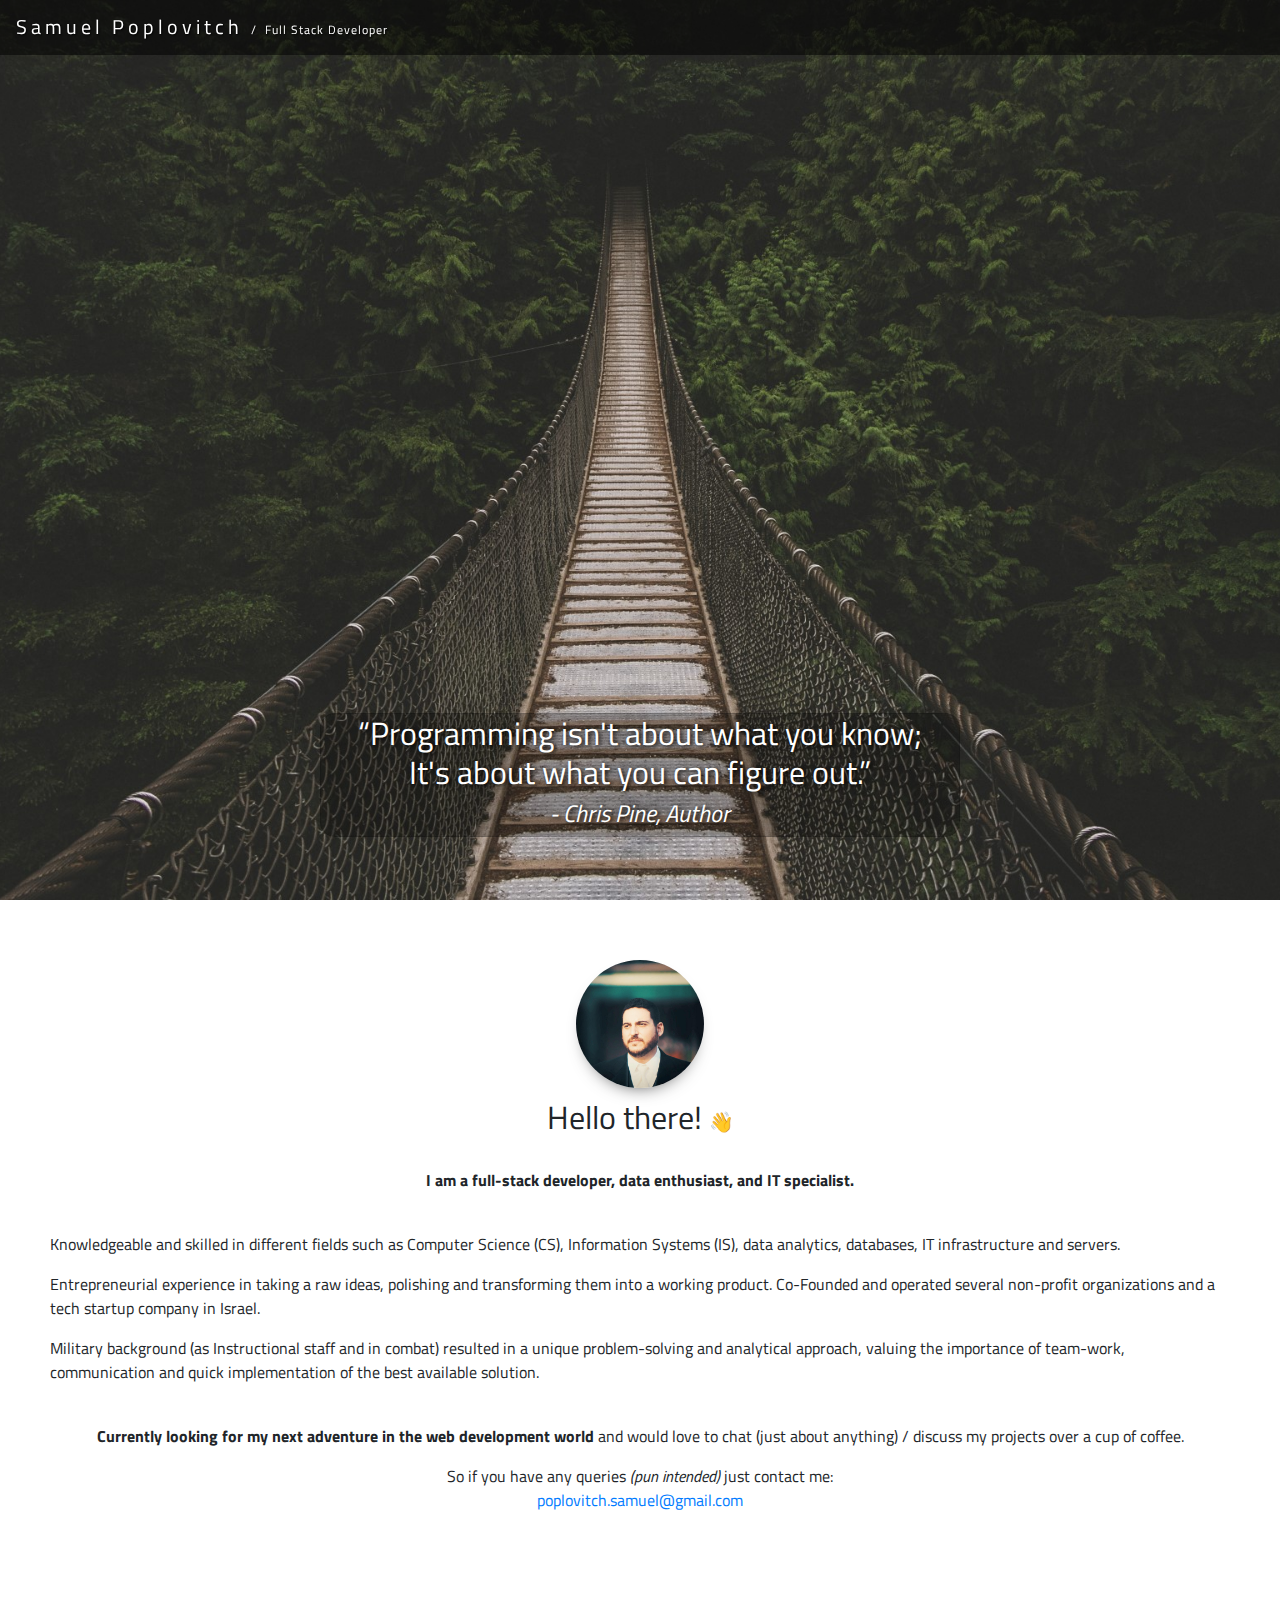
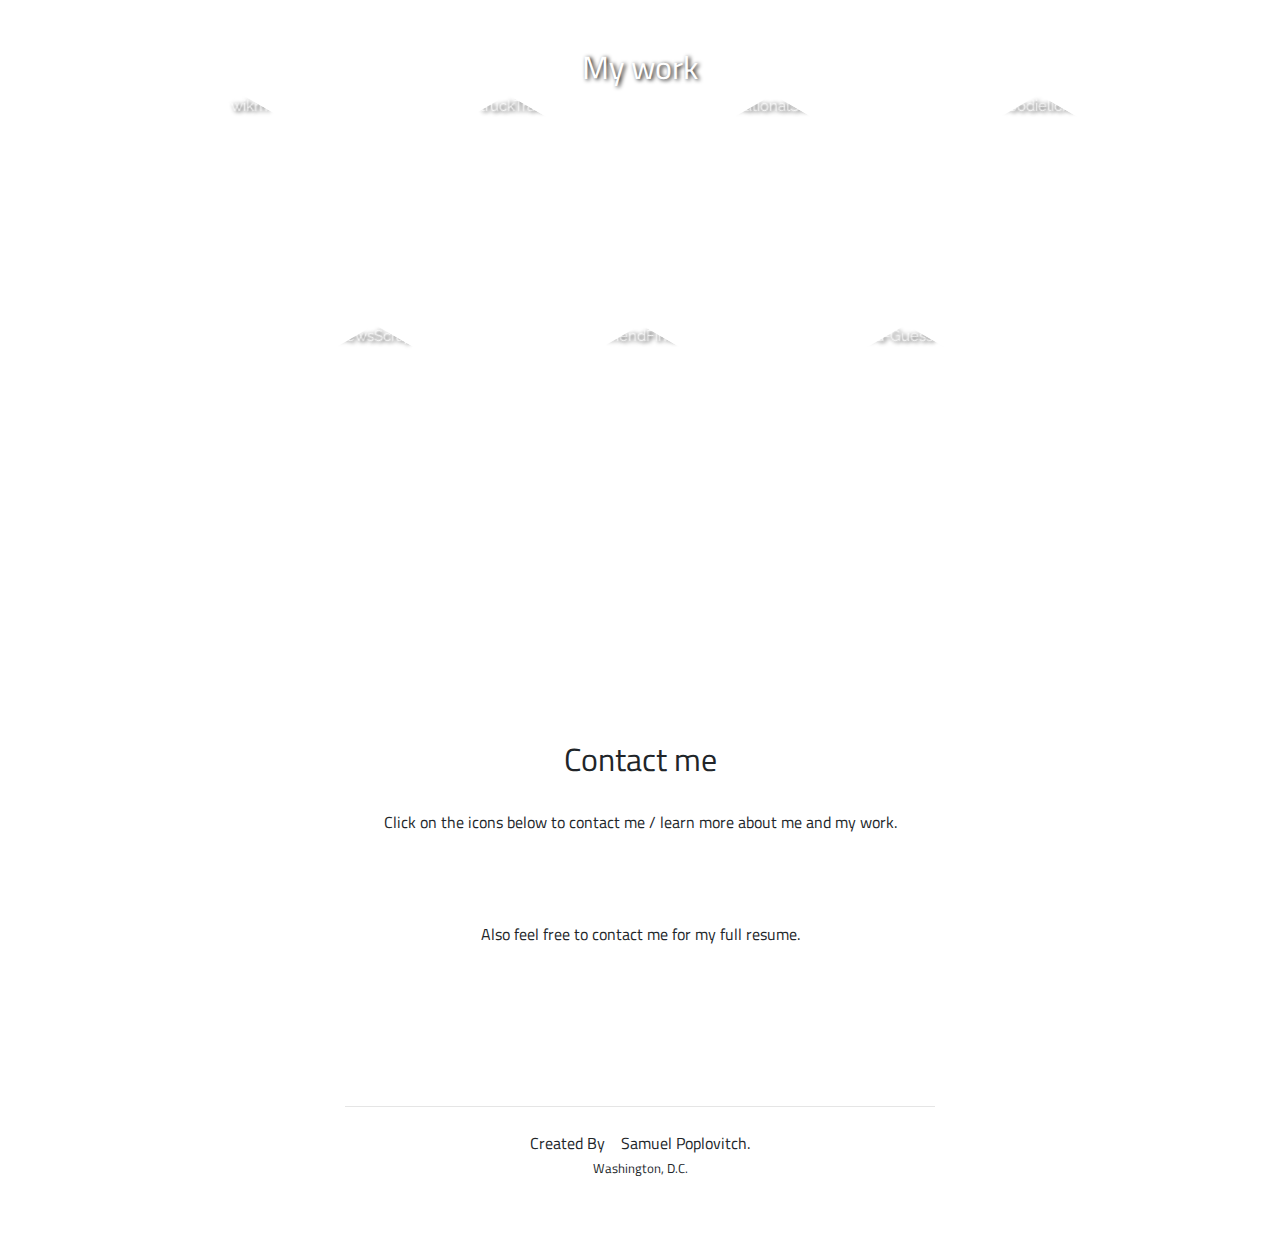
==== index.html @ b3280107 "scroll effects" ====
<!DOCTYPE html>
<html lang="en">

<head>
  <script async src="https://www.googletagmanager.com/gtag/js?id=UA-128698447-1"></script>
  <script>
  window.dataLayer = window.dataLayer || [];
  function gtag(){dataLayer.push(arguments);}
  gtag('js', new Date());
  gtag('config', 'UA-128698447-1');
  </script>
  <meta charset="UTF-8">
  <meta name="viewport" content="width=device-width; initial-scale=1.0; maximum-scale=2.0; user-scalable=yes" />
  <title>Portfolio | Samuel Poplovitch</title>
  <link rel="stylesheet" href="https://stackpath.bootstrapcdn.com/bootstrap/4.1.3/css/bootstrap.min.css">
  <link rel='stylesheet prefetch' href='https://fonts.googleapis.com/css?family=Titillium+Web'>
  <link href='https://fonts.googleapis.com/css?family=Raleway:300' rel='stylesheet' type='text/css'>
  <link rel="stylesheet" href="./css/animate.css">
  <!-- <link rel="stylesheet" href="./css/reset.css"> -->
  <link rel="stylesheet" href="./css/hex.css">
  <link rel="stylesheet" href="./css/style.css">
  <link rel="icon" href="./img/favicon.ico?v=2" type="image/x-icon" />
  <script src="https://unpkg.com/scrollreveal@4.0.0/dist/scrollreveal.min.js"></script>
</head>

<body>
  <!-- Navigation bar -->
  <nav class="navbar navbar-expand-md fixed-top bg-trans">
    <!-- Brand -->
    <a class="navbar-brand" href="#home" style="text-shadow: 1px 1px 2px black; ">
      <i class="fas fa-file-code"></i>
      <span>Samuel Poplovitch</span>
      <span class="d-none d-md-inline-block" style="font-size:0.6em; letter-spacing:1px">/&nbsp; Full Stack Developer</span>
    </a>

    <!-- Toggle/collapsible button -->
    <button class="navbar-toggler hidden-md-up pull-xs-right shadow" type="button" data-toggle="collapse" data-target="#collapsibleNavbar">
      &#9776;
    </button>

    <!-- Navbar links -->
    <div class="collapse navbar-collapse scrollHide" id="collapsibleNavbar">
      <ul class="nav nav-pills navbar-nav ml-auto">
        <li class="nav-item ml-auto">
          <a class="nav-link" href="#about">About</a>
        </li>
        <li class="nav-item ml-auto">
          <a class="nav-link" href="#myWork">My work</a>
        </li>
        <li class="nav-item ml-auto">
          <a class="nav-link" href="#contact">Contact</a>
        </li>
      </ul>
    </div>
  </nav>

  <!-- Containers -->
  <!-- Welcome section -->
  <div id="home" class="container-fluid welcome parallax shadow text-center" data-stellar-ratio="2"
    data-stellar-background-ratio="0.5">
    <br>
    <div id="welcome-card" class="card text-center welcome-card">
      <h2>“Programming isn't about what you know;
        <br> It's about what you can figure out.” </h2>
      <h4>
        <em>- Chris Pine, Author</em>
      </h4>
    </div>
  </div>

  <!-- About section -->
  <div id="about" class="container-fluid text-center">
    <div class="row slideanim">
      <div class="col-sm-12">
        <!-- <h1 style="color:#515151">
          <i class="fas fa-user-circle"></i>
        </h1> -->
        <picture>
          <img src="./img/profile_pic.jpg" class="img-fluid profilePic" alt="profile pic" title="I'm Sam, nice to meet you!" />
        </picture>
        <br>
        <h2>Hello there!
          <span class="animatedSpan animated tada">👋</span>
        </h2>
        <br>
        <article>
          <p class="text-center">
            <strong>I am a full-stack developer, data enthusiast, and IT specialist.</strong>
            <br>
            <br>
            <p class="text-left">Knowledgeable and skilled in different fields such as Computer Science (CS),
              Information
              Systems (IS), data analytics, databases, IT infrastructure and servers. </p>
            <p class="text-left">Entrepreneurial experience in taking a raw ideas, polishing and transforming them into
              a
              working product. Co-Founded and operated several non-profit organizations and a tech startup company in
              Israel.</p>
            <p class="text-left">Military background (as Instructional staff and in combat) resulted in a unique
              problem-solving
              and analytical approach, valuing the importance of team-work, communication and quick implementation of
              the
              best available solution.
            </p>
            <br>
            <p class="text-center">
              <strong>Currently looking for my next adventure in the web development world</strong> and would love to
              chat
              (just about anything) / discuss my projects over a cup of coffee.
            </p>
            <p class="text-center">
              So if you have any queries
              <i>(pun intended)</i> just contact me: <br>
              <a href="mailto:poplovitch.samuel@gmail.com">
                poplovitch.samuel@gmail.com
              </a>
            </p>
        </article>
      </div>
    </div>
  </div>

  <!-- My work section -->
  <div id="myWork" class="container-fluid my-work parallax shadow text-center" data-stellar-ratio="2"
    data-stellar-background-ratio="0.5">
    <div class="row slideanim">
      <div class="col-sm-12">
        <h1 style="color:#515151">
          <i class="fas fa-briefcase"></i>
        </h1>
        <h2>My work</h2>
        <ul id="hexGrid">
          <li class="hex">
            <div class="hexIn">
              <a class="hexLink" href="https://github.com/sam-pop/WIKM" target="_blank">
                <img src="https://s33.postimg.cc/3upx1gsdb/Screenshot_2018-08-09_Will_It_Kill_Me.png" alt="wikm" />
                <h1>Will It Kill Me?</h1>
                <p>Full-stack web app that uses AI and ML to analyze and classify images of food in-order to identify
                  common
                  food allergens in them.</p>
              </a>
            </div>
          </li>
          <li class="hex">
            <div class="hexIn">
              <a class="hexLink" href="https://github.com/sam-pop/TruckTrack" target="_blank">
                <img src="https://camo.githubusercontent.com/9ae834b05bce5c2049824ad480c784b438863d1b/68747470733a2f2f7332322e706f7374696d672e63632f73786f686c7a6e65702f53637265656e73686f745f323031382d30372d31322d5f547275636b5f547261636b2e6a7067"
                  alt="truckTrack" />
                <h1>TruckTrack</h1>
                <p>Full-stack web app that helps connect food-truck owners with their customers. </p>
              </a>
            </div>
          </li>
          <li class="hex">
            <div class="hexIn">
              <a class="hexLink" href="http://github.com/sam-pop/nationalStroll" target="_blank">
                <img class="hexImg" src="http://sam-pop.com/img/nationalStroll.png" alt="nationalStroll" />
                <h1>The National Stroll</h1>
                <p>
                  An interactive map of the National Mall in Washington, D.C. The website is fully responsive (built
                  with mobile first in mind).
                </p>
              </a>
            </div>
          </li>
          <li class="hex">
            <div class="hexIn">
              <a class="hexLink" href="http://github.com/sam-pop/foodielicious" target="_blank">
                <img src="http://sam-pop.com/img/foodielicious.png" alt="foodielicious" />
                <h1>FOODielicious</h1>
                <p>AAn interactive recipe search website that uses an API to get recipes from a remote server and
                  delivers
                  the results in an easy and simple manner.</p>
              </a>
            </div>
          </li>
          <li class="hex">
            <div class="hexIn">
              <a class="hexLink" href="https://github.com/sam-pop/NewsScraper" target="_blank">
                <img src="https://camo.githubusercontent.com/8c01c53abf055af42f2ffcc70534e18168de84d6/68747470733a2f2f73382e706f7374696d672e63632f3468346367723273352f53637265656e73686f745f323031382d30372d31365f4e6577735f536372617065725f312e706e67"
                  alt="newsScraper" />
                <h1>News Scraper</h1>
                <p>Node.js, MongoDB &amp; Mongoose news scraping web-app.</p>
              </a>
            </div>
          </li>
          <li class="hex">
            <div class="hexIn">
              <a class="hexLink" href="https://github.com/sam-pop/FriendFinder" target="_blank">
                <img src="https://camo.githubusercontent.com/f08bcfd177f74f5a9ab58a709471960e2e1b5b0d/68747470733a2f2f7332322e706f7374696d672e63632f72756e63346a6879392f53637265656e73686f745f323031382d30362d31305f467269656e645f46696e6465725f312e706e67"
                  alt="friendFinder" />
                <h1>FriendFinder</h1>
                <p>A demo of compatibility-based friend matching application.</p>
              </a>
            </div>
          </li>
          <li class="hex">
            <div class="hexIn">
              <a class="hexLink" href="https://github.com/sam-pop/Word-Guess-Game" target="_blank">
                <img src="https://camo.githubusercontent.com/72ad2e95f863985e85c12d29bf68ba1f3f608327/68747470733a2f2f73372e706f7374696d672e63632f7039613971636476662f5747472e706e67"
                  alt="Word-Guess-Game" />
                <h1>Word-Guess-Game</h1>
                <p>An arcade style vanilla JavaScript game. </p>
              </a>
            </div>
          </li>
          <!-- <li class="hex">
            <div class="hexIn">
              <a class="hexLink" href="#" target="_blank">
                <img src="" alt="" />
                <h1>title</h1>
                <p>text</p>
              </a>
            </div>
          </li> -->
        </ul>
      </div>
    </div>
  </div>

  <!-- Contact section -->
  <div id="contact" class="container-fluid text-center">
    <div class="row slideanim">
      <div class="col-sm-12">
        <h1 style="color:#515151">
          <i class="fas fa-address-card"></i>
        </h1>
        <h2>Contact me</h2>
        <p>
          <br> Click on the icons below to contact me / learn more about me and my work.
          <br>
        </p>
        <div class="icons">
          <p>
            <a href="mailto:poplovitch.samuel@gmail.com" title="Email me!">
              <i class="fas fa-envelope-square" style="font-size:3.5em; padding: 6px; color: #cc4239;"></i>
            </a>
            <a href="https://www.linkedin.com/in/poplovitch-samuel/" target="_blank" title="Linkedin profile">
              <i class="fab fa-linkedin" style="font-size:3.5em; padding: 6px; color:#0077B5"></i>
            </a>
            <a href="https://github.com/sam-pop" target="_blank" title="Github profile">
              <i class="fab fa-github" style="font-size:3.2em; padding: 6px; color:#24292E;"></i>
            </a>
            <a href="https://www.freecodecamp.org/portfolio/sam-pop" target="_blank" title="FreeCodeCamp profile">
              <i class="fab fa-free-code-camp" style="font-size:3.3em; padding: 6px; color:#006400;"></i>
            </a>
          </p>
        </div>
        <p>
          <br><br><br> Also feel free to contact me for my full resume.
        </p>
      </div>
    </div>
  </div>

  <!-- page footer -->
  <footer class="container-fluid text-center">
    <div>
      <a href="#home" title="Back to Top">
        <i class="fas fa-lg fa-chevron-up" style="color: gray;"></i>
      </a>
    </div>
    <br>
    <hr style="width:50%;" />
    <br>
    <p>Created By&nbsp;
      <i class="far fa-keyboard"></i>&nbsp;&nbsp;Samuel Poplovitch.
      <br>
      <span style="font-size: 0.8em">Washington, D.C.</span>
    </p>
  </footer>
  <script src='https://cdnjs.cloudflare.com/ajax/libs/jquery/3.3.1/jquery.min.js'></script>
  <script src='./js/jquery.stellar.min.js'></script>
  <script src='https://cdnjs.cloudflare.com/ajax/libs/twitter-bootstrap/4.0.0/js/bootstrap.min.js'></script>
  <script src='https://use.fontawesome.com/releases/v5.0.9/js/all.js'></script>
  <script src="./js/index.js"></script>
</body>

</html>
---- css/hex.css ----
* {
  margin: 0;
  padding: 0;
}

#hexGrid {
  display: flex;
  flex-wrap: wrap;
  width: 90%;
  margin: 0 auto;
  overflow: hidden;
  font-family: "Raleway", sans-serif;
  font-size: 15px;
  list-style-type: none;
}

.hex {
  position: relative;
  visibility: hidden;
  outline: 1px solid transparent; /* fix for jagged edges in FF on hover transition */
}
.hex::after {
  content: "";
  display: block;
  padding-bottom: 86.602%; /* =  100 / tan(60) * 1.5 */
}
.hexIn {
  position: absolute;
  width: 96%;
  padding-bottom: 110.851%; /* =  width / sin(60) */
  margin: 0 2%;
  overflow: hidden;
  visibility: hidden;
  outline: 1px solid transparent; /* fix for jagged edges in FF on hover transition */
  -webkit-transform: rotate3d(0, 0, 1, -60deg) skewY(30deg);
  -ms-transform: rotate3d(0, 0, 1, -60deg) skewY(30deg);
  transform: rotate3d(0, 0, 1, -60deg) skewY(30deg);
}
.hexIn * {
  color: white;
  position: absolute;
  visibility: visible;
  outline: 1px solid transparent; /* fix for jagged edges in FF on hover transition */
}
.hexLink {
  display: block;
  width: 100%;
  height: 100%;
  text-align: center;
  color: #fff;
  overflow: hidden;
  -webkit-transform: skewY(-30deg) rotate3d(0, 0, 1, 60deg);
  -ms-transform: skewY(-30deg) rotate3d(0, 0, 1, 60deg);
  transform: skewY(-30deg) rotate3d(0, 0, 1, 60deg);
}

/*** HEX CONTENT **********************************************************************/
.hex img {
  left: -100%;
  right: -100%;
  width: auto;
  height: 100%;
  margin: 0 auto;
  -webkit-transform: rotate3d(0, 0, 0, 0deg);
  -ms-transform: rotate3d(0, 0, 0, 0deg);
  transform: rotate3d(0, 0, 0, 0deg);
}

.hex h1,
.hex p {
  font-size: 0.9em;
  width: 100%;
  padding: 5%;
  box-sizing: border-box;
  background-color: rgba(0, 0, 0, 0.6);
  font-weight: 300;
  -webkit-transition: -webkit-transform 0.2s ease-out, opacity 0.3s ease-out;
  transition: transform 0.2s ease-out, opacity 0.3s ease-out;
}
.hex h1 {
  bottom: 50%;
  padding-top: 50%;
  font-size: 1.5em;
  z-index: 1;
  -webkit-transform: translate3d(0, -100%, 0);
  -ms-transform: translate3d(0, -100%, 0);
  transform: translate3d(0, -100%, 0);
}
.hex h1::after {
  content: "";
  position: absolute;
  bottom: 0;
  left: 45%;
  width: 10%;
  text-align: center;
  border-bottom: 1px solid #fff;
}
.hex p {
  top: 50%;
  padding-bottom: 50%;
  -webkit-transform: translate3d(0, 100%, 0);
  -ms-transform: translate3d(0, 100%, 0);
  transform: translate3d(0, 100%, 0);
}

/*** HOVER EFFECT  **********************************************************************/
.hexLink:hover h1,
.hexLink:focus h1,
.hexLink:hover p,
.hexLink:focus p {
  -webkit-transform: translate3d(0, 0, 0);
  -ms-transform: translate3d(0, 0, 0);
  transform: translate3d(0, 0, 0);
}

/*** HEXAGON SIZING AND EVEN ROW INDENTATION *****************************************************************/
@media (min-width: 1201px) {
  /* <- 4-3  hexagons per row */
  #hexGrid {
    padding-bottom: 5.5%;
  }
  .hex {
    width: 25%; /* = 100 / 4 */
  }
  .hex:nth-child(7n + 5) {
    /* first hexagon of even rows */
    margin-left: 12.5%; /* = width of .hex / 2  to indent even rows */
  }
}

@media (max-width: 1200px) and (min-width: 901px) {
  /* <- 4-3  hexagons per row */
  #hexGrid {
    padding-bottom: 5.5%;
  }
  .hex {
    width: 25%; /* = 100 / 4 */
  }
  .hex:nth-child(7n + 5) {
    /* first hexagon of even rows */
    margin-left: 12.5%; /* = width of .hex / 2  to indent even rows */
  }
}

@media (max-width: 900px) and (min-width: 601px) {
  /* <- 3-2  hexagons per row */
  #hexGrid {
    padding-bottom: 7.4%;
  }
  .hex {
    width: 33.333%; /* = 100 / 3 */
  }
  .hex:nth-child(5n + 4) {
    /* first hexagon of even rows */
    margin-left: 16.666%; /* = width of .hex / 2  to indent even rows */
  }
}

@media (max-width: 600px) {
  /* <- 2-1  hexagons per row */
  #hexGrid {
    padding-bottom: 11.2%;
  }
  .hex {
    width: 50%; /* = 100 / 3 */
  }
  .hex:nth-child(3n + 3) {
    /* first hexagon of even rows */
    margin-left: 25%; /* = width of .hex / 2  to indent even rows */
  }
}

@media (max-width: 400px) {
  #hexGrid {
    font-size: 13px;
  }
}
---- css/style.css ----
p {
  /* text-align: center; */
  text-justify: auto;
}

hr {
  margin: 0 auto;
}

h1 {
  margin-top: 0 !important;
  margin-bottom: 0 !important;
}

.roundCorners {
  border-radius: 20px;
}

.shadow {
  text-shadow: 2px 1px 4px rgb(0, 0, 0);
}

.bg-trans {
  background: rgba(0, 0, 0, 0.527) !important;
}

.bg-gray {
  background-color: #ececec;
}

.welcome {
  background-image: url("../img/bgImg.jpg");
  background-position: center;
  background-size: cover;
  background-repeat: no-repeat;
  color: #fff;
  min-height: 100vh;
  position: relative;
}

.my-work {
  background-image: url("../img/bgImg2.jpg");
  background-position: center;
  background-size: cover;
  background-repeat: no-repeat;
  color: #fff;
  /* min-height: 100vh; */
  position: relative;
}

@media only screen and (min-width: 667px) {
  #welcome-card {
    border-radius: 15px;
    background: rgba(0, 0, 0, 0.25);
    position: absolute;
    bottom: 7%;
    left: 25%;
    right: 25%;
  }
}
@media only screen and (max-width: 667px) {
  #welcome-card {
    border-radius: 15px;
    background: rgba(0, 0, 0, 0.25);
    position: absolute;
    bottom: 10%;
    left: 2%;
    right: 2%;
  }
}

.container-fluid {
  padding: 60px 50px;
  font-family: "Titillium Web", sans-serif;
}

.navbar {
  margin-bottom: 0;
  border: 0;
  font-size: 1em;
  line-height: 1.42857143 !important;
  letter-spacing: 4px;
  border-radius: 0;
  font-family: "Titillium Web", sans-serif;
}

.navbar li a,
.navbar .navbar-brand {
  color: white;
}

.navbar-toggler {
  border-color: transparent;
  color: white;
}

.navbar li a:hover,
.navbar li.active a {
  font-weight: bold;
  border-radius: 5px;
  border-bottom-left-radius: 0px;
  text-shadow: 2px 1px 4px rgb(0, 0, 0);
  -webkit-transition: all 0.5s ease;
  -moz-transition: all 0.5s ease;
  -ms-transition: all 0.5s ease;
  transition: all 0.5s ease;
}

.animatedSpan {
  display: inline-block;
  font-size: 20px;
  -webkit-animation-duration: 2s;
  animation-duration: 2s;
  -webkit-animation-fill-mode: both;
  animation-fill-mode: both;
  -webkit-animation-iteration-count: 5;
  animation-iteration-count: 5;
}

.nav-link.active {
  background-color: rgba(0, 0, 0, 0.2) !important;
  border-radius: 80px;
  border-bottom-left-radius: 0;
}

/* .icons {
  position: fixed;
  top: 35%;
  right: 1%;
  text-align: right;
} */

.icons {
  position: absolute;
  bottom: 15%;
  width: 100%;
  margin: 0 auto;
}

.icons a {
  -webkit-transition: all 0.5s ease;
  -moz-transition: all 0.5s ease;
  -ms-transition: all 0.5s ease;
  transition: all 0.5s ease;
}

a:hover {
  text-decoration: none;
}

.icons a:hover {
  font-size: 1.2em;
}

slideanim {
  visibility: hidden;
}

.slide {
  animation-name: slide;
  -webkit-animation-name: slide;
  animation-duration: 1s;
  -webkit-animation-duration: 1s;
  visibility: visible;
}

@keyframes slide {
  0% {
    opacity: 0;
    transform: translateY(70%);
  }
  100% {
    opacity: 1;
    transform: translateY(0%);
  }
}

@-webkit-keyframes slide {
  0% {
    opacity: 0;
    -webkit-transform: translateY(70%);
  }
  100% {
    opacity: 1;
    -webkit-transform: translateY(0%);
  }
}

.parallax {
  height: 100%;
  background-attachment: fixed;
  background-position: center;
  background-repeat: no-repeat;
  background-size: cover;
}

.profilePic {
  width: 128px;
  border-radius: 100%;
  -webkit-box-shadow: 0px 9px 18px -11px rgba(0, 0, 0, 0.73);
  -moz-box-shadow: 0px 9px 18px -11px rgba(0, 0, 0, 0.73);
  box-shadow: 0px 9px 18px -11px rgba(0, 0, 0, 0.73);
  margin-bottom: 10px;
}
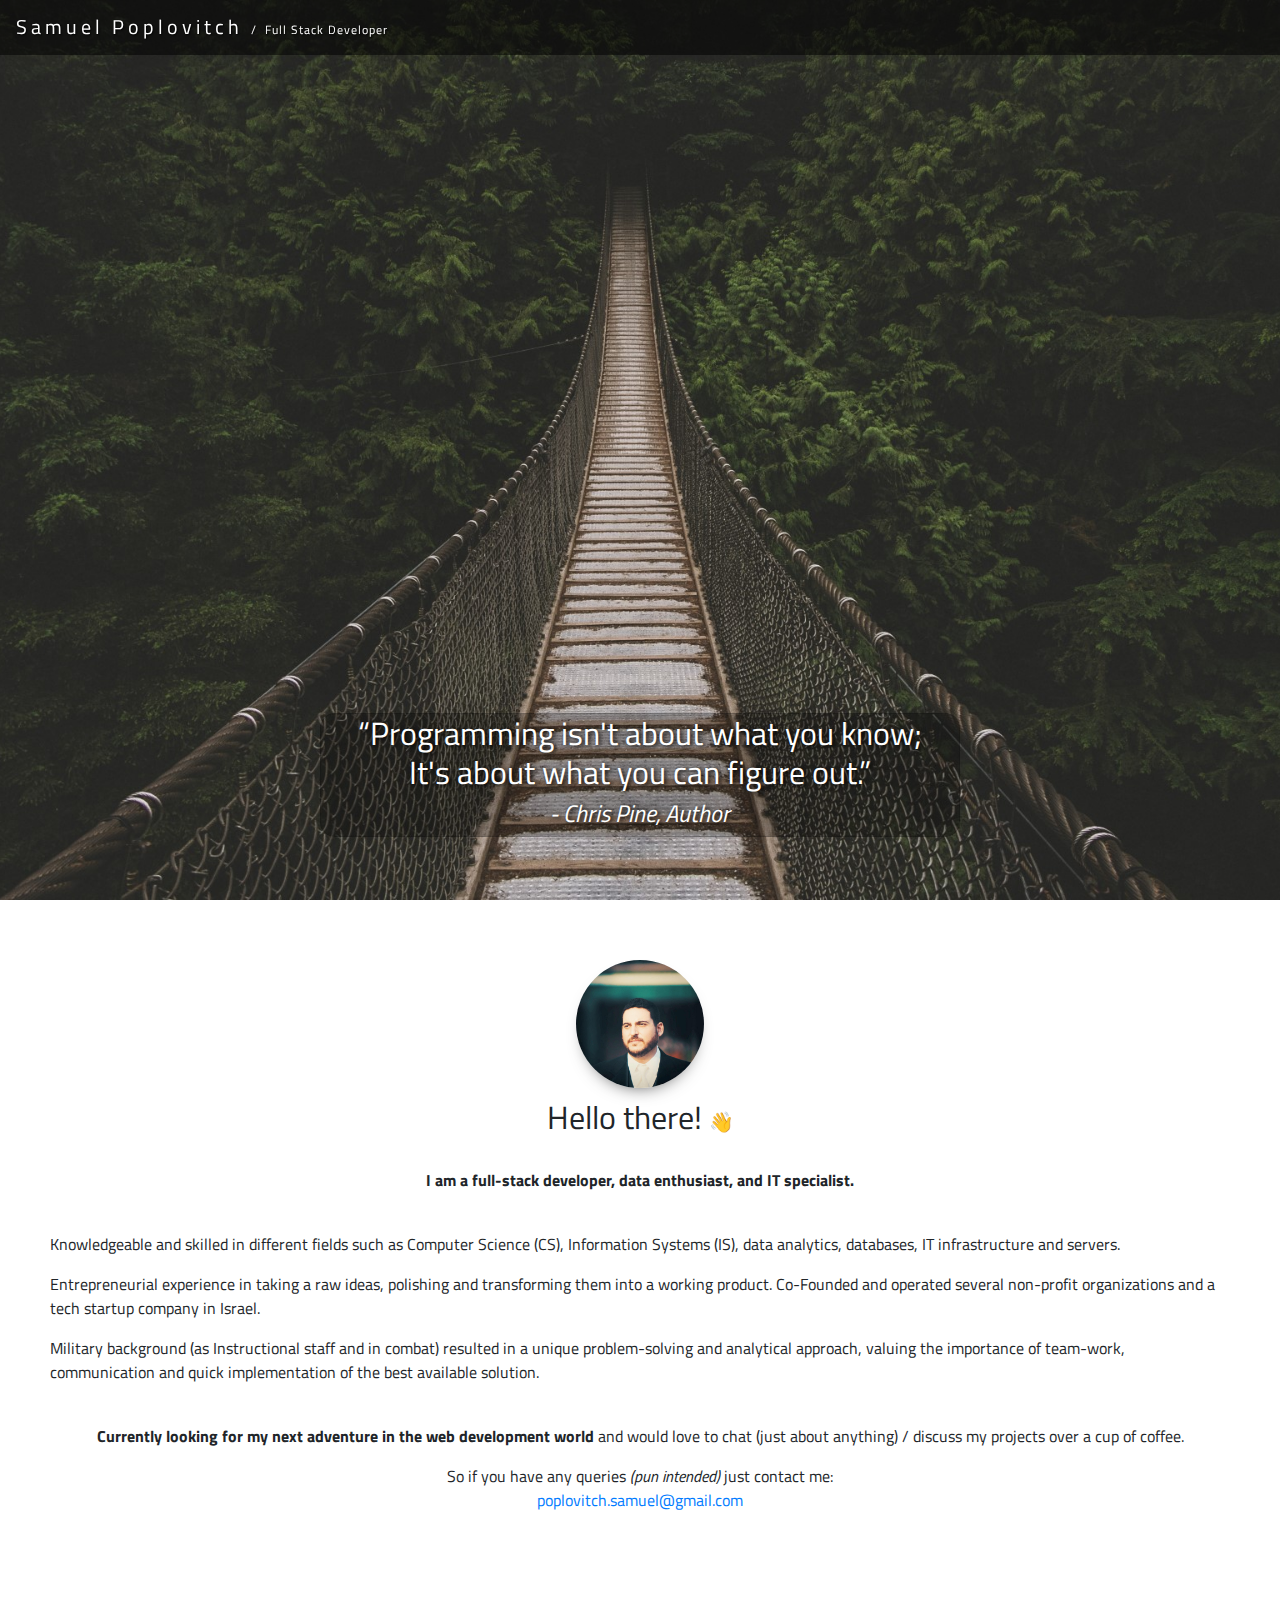
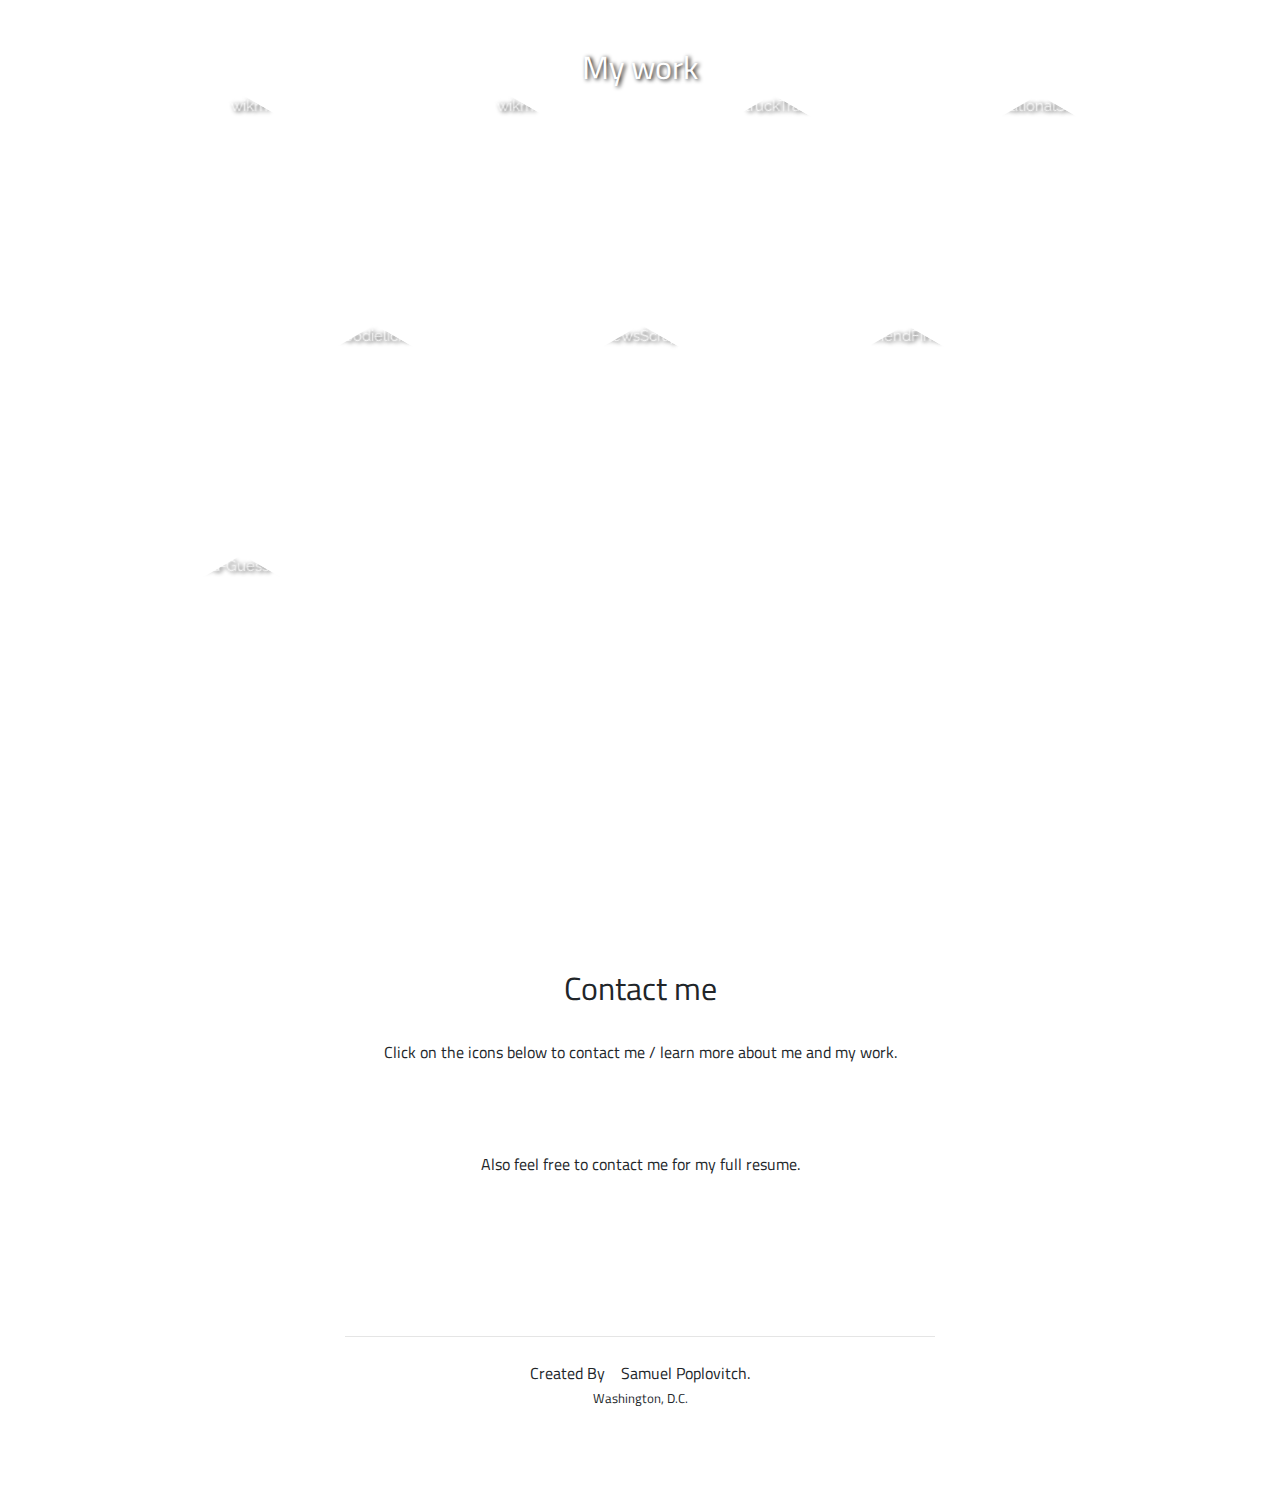
==== commit 7900865c: "update" ====
--- a/index.html
+++ b/index.html
@@ -1,278 +1,443 @@
 <!DOCTYPE html>
 <html lang="en">
-
-<head>
-  <script async src="https://www.googletagmanager.com/gtag/js?id=UA-128698447-1"></script>
-  <script>
-  window.dataLayer = window.dataLayer || [];
-  function gtag(){dataLayer.push(arguments);}
-  gtag('js', new Date());
-  gtag('config', 'UA-128698447-1');
-  </script>
-  <meta charset="UTF-8">
-  <meta name="viewport" content="width=device-width; initial-scale=1.0; maximum-scale=2.0; user-scalable=yes" />
-  <title>Portfolio | Samuel Poplovitch</title>
-  <link rel="stylesheet" href="https://stackpath.bootstrapcdn.com/bootstrap/4.1.3/css/bootstrap.min.css">
-  <link rel='stylesheet prefetch' href='https://fonts.googleapis.com/css?family=Titillium+Web'>
-  <link href='https://fonts.googleapis.com/css?family=Raleway:300' rel='stylesheet' type='text/css'>
-  <link rel="stylesheet" href="./css/animate.css">
-  <!-- <link rel="stylesheet" href="./css/reset.css"> -->
-  <link rel="stylesheet" href="./css/hex.css">
-  <link rel="stylesheet" href="./css/style.css">
-  <link rel="icon" href="./img/favicon.ico?v=2" type="image/x-icon" />
-  <script src="https://unpkg.com/scrollreveal@4.0.0/dist/scrollreveal.min.js"></script>
-</head>
-
-<body>
-  <!-- Navigation bar -->
-  <nav class="navbar navbar-expand-md fixed-top bg-trans">
-    <!-- Brand -->
-    <a class="navbar-brand" href="#home" style="text-shadow: 1px 1px 2px black; ">
-      <i class="fas fa-file-code"></i>
-      <span>Samuel Poplovitch</span>
-      <span class="d-none d-md-inline-block" style="font-size:0.6em; letter-spacing:1px">/&nbsp; Full Stack Developer</span>
-    </a>
-
-    <!-- Toggle/collapsible button -->
-    <button class="navbar-toggler hidden-md-up pull-xs-right shadow" type="button" data-toggle="collapse" data-target="#collapsibleNavbar">
-      &#9776;
-    </button>
-
-    <!-- Navbar links -->
-    <div class="collapse navbar-collapse scrollHide" id="collapsibleNavbar">
-      <ul class="nav nav-pills navbar-nav ml-auto">
-        <li class="nav-item ml-auto">
-          <a class="nav-link" href="#about">About</a>
-        </li>
-        <li class="nav-item ml-auto">
-          <a class="nav-link" href="#myWork">My work</a>
-        </li>
-        <li class="nav-item ml-auto">
-          <a class="nav-link" href="#contact">Contact</a>
-        </li>
-      </ul>
+  <head>
+    <script
+      async
+      src="https://www.googletagmanager.com/gtag/js?id=UA-128698447-1"
+    ></script>
+    <script>
+      window.dataLayer = window.dataLayer || [];
+      function gtag() {
+        dataLayer.push(arguments);
+      }
+      gtag("js", new Date());
+      gtag("config", "UA-128698447-1");
+    </script>
+    <meta charset="UTF-8" />
+    <meta
+      name="viewport"
+      content="width=device-width; initial-scale=1.0; maximum-scale=2.0; user-scalable=yes"
+    />
+    <meta
+      name="google-site-verification"
+      content="3s3pDygtfUE2vTAp3t8naCd8EUm500AmyIm88YvNYT8"
+    />
+    <title>Portfolio | Samuel Poplovitch</title>
+    <link
+      rel="stylesheet"
+      href="https://stackpath.bootstrapcdn.com/bootstrap/4.1.3/css/bootstrap.min.css"
+    />
+    <link
+      rel="stylesheet prefetch"
+      href="https://fonts.googleapis.com/css?family=Titillium+Web"
+    />
+    <link
+      href="https://fonts.googleapis.com/css?family=Raleway:300"
+      rel="stylesheet"
+      type="text/css"
+    />
+    <link rel="stylesheet" href="./css/animate.css" />
+    <!-- <link rel="stylesheet" href="./css/reset.css"> -->
+    <link rel="stylesheet" href="./css/hex.css" />
+    <link rel="stylesheet" href="./css/style.css" />
+    <link rel="icon" href="./img/favicon.ico?v=2" type="image/x-icon" />
+    <script src="https://unpkg.com/scrollreveal@4.0.0/dist/scrollreveal.min.js"></script>
+  </head>
+
+  <body>
+    <!-- Navigation bar -->
+    <nav class="navbar navbar-expand-md fixed-top bg-trans">
+      <!-- Brand -->
+      <a
+        class="navbar-brand"
+        href="#home"
+        style="text-shadow: 1px 1px 2px black; "
+      >
+        <i class="fas fa-file-code"></i> <span>Samuel Poplovitch</span>
+        <span
+          class="d-none d-md-inline-block"
+          style="font-size:0.6em; letter-spacing:1px"
+          >/&nbsp; Full Stack Developer</span
+        >
+      </a>
+
+      <!-- Toggle/collapsible button -->
+      <button
+        class="navbar-toggler hidden-md-up pull-xs-right shadow"
+        type="button"
+        data-toggle="collapse"
+        data-target="#collapsibleNavbar"
+      >
+        &#9776;
+      </button>
+
+      <!-- Navbar links -->
+      <div class="collapse navbar-collapse scrollHide" id="collapsibleNavbar">
+        <ul class="nav nav-pills navbar-nav ml-auto">
+          <li class="nav-item ml-auto">
+            <a class="nav-link" href="#about">About</a>
+          </li>
+          <li class="nav-item ml-auto">
+            <a class="nav-link" href="#myWork">My work</a>
+          </li>
+          <li class="nav-item ml-auto">
+            <a class="nav-link" href="#contact">Contact</a>
+          </li>
+        </ul>
+      </div>
+    </nav>
+
+    <!-- Containers -->
+    <!-- Welcome section -->
+    <div
+      id="home"
+      class="container-fluid welcome parallax shadow text-center"
+      data-stellar-ratio="2"
+      data-stellar-background-ratio="0.5"
+    >
+      <br />
+      <div id="welcome-card" class="card text-center welcome-card">
+        <h2>
+          “Programming isn't about what you know; <br />
+          It's about what you can figure out.”
+        </h2>
+        <h4><em>- Chris Pine, Author</em></h4>
+      </div>
     </div>
-  </nav>
-
-  <!-- Containers -->
-  <!-- Welcome section -->
-  <div id="home" class="container-fluid welcome parallax shadow text-center" data-stellar-ratio="2"
-    data-stellar-background-ratio="0.5">
-    <br>
-    <div id="welcome-card" class="card text-center welcome-card">
-      <h2>“Programming isn't about what you know;
-        <br> It's about what you can figure out.” </h2>
-      <h4>
-        <em>- Chris Pine, Author</em>
-      </h4>
-    </div>
-  </div>
-
-  <!-- About section -->
-  <div id="about" class="container-fluid text-center">
-    <div class="row slideanim">
-      <div class="col-sm-12">
-        <!-- <h1 style="color:#515151">
-          <i class="fas fa-user-circle"></i>
-        </h1> -->
-        <picture>
-          <img src="./img/profile_pic.jpg" class="img-fluid profilePic" alt="profile pic" title="I'm Sam, nice to meet you!" />
-        </picture>
-        <br>
-        <h2>Hello there!
-          <span class="animatedSpan animated tada">👋</span>
-        </h2>
-        <br>
-        <article>
-          <p class="text-center">
-            <strong>I am a full-stack developer, data enthusiast, and IT specialist.</strong>
-            <br>
-            <br>
-            <p class="text-left">Knowledgeable and skilled in different fields such as Computer Science (CS),
-              Information
-              Systems (IS), data analytics, databases, IT infrastructure and servers. </p>
-            <p class="text-left">Entrepreneurial experience in taking a raw ideas, polishing and transforming them into
-              a
-              working product. Co-Founded and operated several non-profit organizations and a tech startup company in
-              Israel.</p>
-            <p class="text-left">Military background (as Instructional staff and in combat) resulted in a unique
-              problem-solving
-              and analytical approach, valuing the importance of team-work, communication and quick implementation of
-              the
-              best available solution.
-            </p>
-            <br>
+
+    <!-- About section -->
+    <div id="about" class="container-fluid text-center">
+      <div class="row slideanim">
+        <div class="col-sm-12">
+          <!--
+            <h1 style="color:#515151">
+              <i class="fas fa-user-circle"></i>
+            </h1>
+          -->
+          <picture>
+            <img
+              src="./img/profile_pic.jpg"
+              class="img-fluid profilePic"
+              alt="profile pic"
+              title="I'm Sam, nice to meet you!"
+            />
+          </picture>
+          <br />
+          <h2>
+            Hello there! <span class="animatedSpan animated tada">👋</span>
+          </h2>
+          <br />
+          <article>
             <p class="text-center">
-              <strong>Currently looking for my next adventure in the web development world</strong> and would love to
-              chat
-              (just about anything) / discuss my projects over a cup of coffee.
-            </p>
+              <strong
+                >I am a full-stack developer, data enthusiast, and IT
+                specialist.</strong
+              >
+              <br />
+              <br />
+            </p>
+
+            <p class="text-left">
+              Knowledgeable and skilled in different fields such as Computer
+              Science (CS), Information Systems (IS), data analytics, databases,
+              IT infrastructure and servers.
+            </p>
+            <p class="text-left">
+              Entrepreneurial experience in taking a raw ideas, polishing and
+              transforming them into a working product. Co-Founded and operated
+              several non-profit organizations and a tech startup company in
+              Israel.
+            </p>
+            <p class="text-left">
+              Military background (as Instructional staff and in combat)
+              resulted in a unique problem-solving and analytical approach,
+              valuing the importance of team-work, communication and quick
+              implementation of the best available solution.
+            </p>
+            <br />
             <p class="text-center">
-              So if you have any queries
-              <i>(pun intended)</i> just contact me: <br>
+              <strong
+                >Currently looking for my next adventure in the web development
+                world</strong
+              >
+              and would love to chat (just about anything) / discuss my projects
+              over a cup of coffee.
+            </p>
+            <p class="text-center">
+              So if you have any queries <i>(pun intended)</i> just contact me:
+              <br />
               <a href="mailto:poplovitch.samuel@gmail.com">
                 poplovitch.samuel@gmail.com
               </a>
             </p>
-        </article>
+          </article>
+        </div>
       </div>
     </div>
-  </div>
-
-  <!-- My work section -->
-  <div id="myWork" class="container-fluid my-work parallax shadow text-center" data-stellar-ratio="2"
-    data-stellar-background-ratio="0.5">
-    <div class="row slideanim">
-      <div class="col-sm-12">
-        <h1 style="color:#515151">
-          <i class="fas fa-briefcase"></i>
-        </h1>
-        <h2>My work</h2>
-        <ul id="hexGrid">
-          <li class="hex">
-            <div class="hexIn">
-              <a class="hexLink" href="https://github.com/sam-pop/WIKM" target="_blank">
-                <img src="https://s33.postimg.cc/3upx1gsdb/Screenshot_2018-08-09_Will_It_Kill_Me.png" alt="wikm" />
-                <h1>Will It Kill Me?</h1>
-                <p>Full-stack web app that uses AI and ML to analyze and classify images of food in-order to identify
-                  common
-                  food allergens in them.</p>
+
+    <!-- My work section -->
+    <div
+      id="myWork"
+      class="container-fluid my-work parallax shadow text-center"
+      data-stellar-ratio="2"
+      data-stellar-background-ratio="0.5"
+    >
+      <div class="row slideanim">
+        <div class="col-sm-12">
+          <h1 style="color:#515151"><i class="fas fa-briefcase"></i></h1>
+          <h2>My work</h2>
+          <ul id="hexGrid">
+            <li class="hex">
+              <div class="hexIn">
+                <a
+                  class="hexLink"
+                  href="https://github.com/sam-pop/DineTonight"
+                  target="_blank"
+                >
+                  <img
+                    src="https://camo.githubusercontent.com/01b1dcc69472754155a747931895144795f583cc/68747470733a2f2f692e706f7374696d672e63632f79365a68767935522f657a6769662d636f6d2d6769662d6d616b65722d312e676966"
+                    alt="wikm"
+                  />
+                  <h1>Dine Tonight</h1>
+                  <p>
+                    ReactJS web app that (pseudo)randomly picks a highly-rated
+                    restaurant near your current location
+                  </p>
+                </a>
+              </div>
+            </li>
+            <li class="hex">
+              <div class="hexIn">
+                <a
+                  class="hexLink"
+                  href="https://github.com/sam-pop/WIKM"
+                  target="_blank"
+                >
+                  <img
+                    src="https://s33.postimg.cc/3upx1gsdb/Screenshot_2018-08-09_Will_It_Kill_Me.png"
+                    alt="wikm"
+                  />
+                  <h1>Will It Kill Me?</h1>
+                  <p>
+                    Full-stack web app that uses AI and ML to analyze and
+                    classify images of food in-order to identify common food
+                    allergens in them.
+                  </p>
+                </a>
+              </div>
+            </li>
+            <li class="hex">
+              <div class="hexIn">
+                <a
+                  class="hexLink"
+                  href="https://github.com/sam-pop/TruckTrack"
+                  target="_blank"
+                >
+                  <img
+                    src="https://camo.githubusercontent.com/9ae834b05bce5c2049824ad480c784b438863d1b/68747470733a2f2f7332322e706f7374696d672e63632f73786f686c7a6e65702f53637265656e73686f745f323031382d30372d31322d5f547275636b5f547261636b2e6a7067"
+                    alt="truckTrack"
+                  />
+                  <h1>TruckTrack</h1>
+                  <p>
+                    Full-stack web app that helps connect food-truck owners with
+                    their customers.
+                  </p>
+                </a>
+              </div>
+            </li>
+            <li class="hex">
+              <div class="hexIn">
+                <a
+                  class="hexLink"
+                  href="http://github.com/sam-pop/nationalStroll"
+                  target="_blank"
+                >
+                  <img
+                    class="hexImg"
+                    src="http://sam-pop.com/img/nationalStroll.png"
+                    alt="nationalStroll"
+                  />
+                  <h1>The National Stroll</h1>
+                  <p>
+                    An interactive map of the National Mall in Washington, D.C.
+                    The website is fully responsive (built with mobile first in
+                    mind).
+                  </p>
+                </a>
+              </div>
+            </li>
+            <li class="hex">
+              <div class="hexIn">
+                <a
+                  class="hexLink"
+                  href="http://github.com/sam-pop/foodielicious"
+                  target="_blank"
+                >
+                  <img
+                    src="http://sam-pop.com/img/foodielicious.png"
+                    alt="foodielicious"
+                  />
+                  <h1>FOODielicious</h1>
+                  <p>
+                    AAn interactive recipe search website that uses an API to
+                    get recipes from a remote server and delivers the results in
+                    an easy and simple manner.
+                  </p>
+                </a>
+              </div>
+            </li>
+            <li class="hex">
+              <div class="hexIn">
+                <a
+                  class="hexLink"
+                  href="https://github.com/sam-pop/NewsScraper"
+                  target="_blank"
+                >
+                  <img
+                    src="https://camo.githubusercontent.com/8c01c53abf055af42f2ffcc70534e18168de84d6/68747470733a2f2f73382e706f7374696d672e63632f3468346367723273352f53637265656e73686f745f323031382d30372d31365f4e6577735f536372617065725f312e706e67"
+                    alt="newsScraper"
+                  />
+                  <h1>News Scraper</h1>
+                  <p>Node.js, MongoDB &amp; Mongoose news scraping web-app.</p>
+                </a>
+              </div>
+            </li>
+            <li class="hex">
+              <div class="hexIn">
+                <a
+                  class="hexLink"
+                  href="https://github.com/sam-pop/FriendFinder"
+                  target="_blank"
+                >
+                  <img
+                    src="https://camo.githubusercontent.com/f08bcfd177f74f5a9ab58a709471960e2e1b5b0d/68747470733a2f2f7332322e706f7374696d672e63632f72756e63346a6879392f53637265656e73686f745f323031382d30362d31305f467269656e645f46696e6465725f312e706e67"
+                    alt="friendFinder"
+                  />
+                  <h1>FriendFinder</h1>
+                  <p>
+                    A demo of compatibility-based friend matching application.
+                  </p>
+                </a>
+              </div>
+            </li>
+            <li class="hex">
+              <div class="hexIn">
+                <a
+                  class="hexLink"
+                  href="https://github.com/sam-pop/Word-Guess-Game"
+                  target="_blank"
+                >
+                  <img
+                    src="https://camo.githubusercontent.com/72ad2e95f863985e85c12d29bf68ba1f3f608327/68747470733a2f2f73372e706f7374696d672e63632f7039613971636476662f5747472e706e67"
+                    alt="Word-Guess-Game"
+                  />
+                  <h1>Word-Guess-Game</h1>
+                  <p>An arcade style vanilla JavaScript game.</p>
+                </a>
+              </div>
+            </li>
+            <!--
+              <li class="hex">
+                <div class="hexIn">
+                  <a class="hexLink" href="#" target="_blank">
+                    <img src="" alt="" />
+                    <h1>title</h1>
+                    <p>text</p>
+                  </a>
+                </div>
+              </li>
+            -->
+          </ul>
+        </div>
+      </div>
+    </div>
+
+    <!-- Contact section -->
+    <div id="contact" class="container-fluid text-center">
+      <div class="row slideanim">
+        <div class="col-sm-12">
+          <h1 style="color:#515151"><i class="fas fa-address-card"></i></h1>
+          <h2>Contact me</h2>
+          <p>
+            <br />
+            Click on the icons below to contact me / learn more about me and my
+            work. <br />
+          </p>
+          <div class="icons">
+            <p>
+              <a
+                href="mailto:poplovitch.samuel@gmail.com"
+                title="Email me!"
+                id="emailIcon"
+              >
+                <i
+                  class="fas fa-envelope-square"
+                  style="font-size:3.5em; padding: 6px; color: #cc4239;"
+                ></i>
               </a>
-            </div>
-          </li>
-          <li class="hex">
-            <div class="hexIn">
-              <a class="hexLink" href="https://github.com/sam-pop/TruckTrack" target="_blank">
-                <img src="https://camo.githubusercontent.com/9ae834b05bce5c2049824ad480c784b438863d1b/68747470733a2f2f7332322e706f7374696d672e63632f73786f686c7a6e65702f53637265656e73686f745f323031382d30372d31322d5f547275636b5f547261636b2e6a7067"
-                  alt="truckTrack" />
-                <h1>TruckTrack</h1>
-                <p>Full-stack web app that helps connect food-truck owners with their customers. </p>
+              <a
+                href="https://www.linkedin.com/in/poplovitch-samuel/"
+                target="_blank"
+                title="Linkedin profile"
+                id="linkedinIcon"
+              >
+                <i
+                  class="fab fa-linkedin"
+                  style="font-size:3.5em; padding: 6px; color:#0077B5"
+                ></i>
               </a>
-            </div>
-          </li>
-          <li class="hex">
-            <div class="hexIn">
-              <a class="hexLink" href="http://github.com/sam-pop/nationalStroll" target="_blank">
-                <img class="hexImg" src="http://sam-pop.com/img/nationalStroll.png" alt="nationalStroll" />
-                <h1>The National Stroll</h1>
-                <p>
-                  An interactive map of the National Mall in Washington, D.C. The website is fully responsive (built
-                  with mobile first in mind).
-                </p>
+              <a
+                href="https://github.com/sam-pop"
+                target="_blank"
+                title="Github profile"
+                id="githubIcon"
+              >
+                <i
+                  class="fab fa-github"
+                  style="font-size:3.2em; padding: 6px; color:#24292E;"
+                ></i>
               </a>
-            </div>
-          </li>
-          <li class="hex">
-            <div class="hexIn">
-              <a class="hexLink" href="http://github.com/sam-pop/foodielicious" target="_blank">
-                <img src="http://sam-pop.com/img/foodielicious.png" alt="foodielicious" />
-                <h1>FOODielicious</h1>
-                <p>AAn interactive recipe search website that uses an API to get recipes from a remote server and
-                  delivers
-                  the results in an easy and simple manner.</p>
+              <a
+                href="https://www.freecodecamp.org/portfolio/sam-pop"
+                target="_blank"
+                title="FreeCodeCamp profile"
+                id="freecodecampIcon"
+              >
+                <i
+                  class="fab fa-free-code-camp"
+                  style="font-size:3.3em; padding: 6px; color:#006400;"
+                ></i>
               </a>
-            </div>
-          </li>
-          <li class="hex">
-            <div class="hexIn">
-              <a class="hexLink" href="https://github.com/sam-pop/NewsScraper" target="_blank">
-                <img src="https://camo.githubusercontent.com/8c01c53abf055af42f2ffcc70534e18168de84d6/68747470733a2f2f73382e706f7374696d672e63632f3468346367723273352f53637265656e73686f745f323031382d30372d31365f4e6577735f536372617065725f312e706e67"
-                  alt="newsScraper" />
-                <h1>News Scraper</h1>
-                <p>Node.js, MongoDB &amp; Mongoose news scraping web-app.</p>
-              </a>
-            </div>
-          </li>
-          <li class="hex">
-            <div class="hexIn">
-              <a class="hexLink" href="https://github.com/sam-pop/FriendFinder" target="_blank">
-                <img src="https://camo.githubusercontent.com/f08bcfd177f74f5a9ab58a709471960e2e1b5b0d/68747470733a2f2f7332322e706f7374696d672e63632f72756e63346a6879392f53637265656e73686f745f323031382d30362d31305f467269656e645f46696e6465725f312e706e67"
-                  alt="friendFinder" />
-                <h1>FriendFinder</h1>
-                <p>A demo of compatibility-based friend matching application.</p>
-              </a>
-            </div>
-          </li>
-          <li class="hex">
-            <div class="hexIn">
-              <a class="hexLink" href="https://github.com/sam-pop/Word-Guess-Game" target="_blank">
-                <img src="https://camo.githubusercontent.com/72ad2e95f863985e85c12d29bf68ba1f3f608327/68747470733a2f2f73372e706f7374696d672e63632f7039613971636476662f5747472e706e67"
-                  alt="Word-Guess-Game" />
-                <h1>Word-Guess-Game</h1>
-                <p>An arcade style vanilla JavaScript game. </p>
-              </a>
-            </div>
-          </li>
-          <!-- <li class="hex">
-            <div class="hexIn">
-              <a class="hexLink" href="#" target="_blank">
-                <img src="" alt="" />
-                <h1>title</h1>
-                <p>text</p>
-              </a>
-            </div>
-          </li> -->
-        </ul>
-      </div>
-    </div>
-  </div>
-
-  <!-- Contact section -->
-  <div id="contact" class="container-fluid text-center">
-    <div class="row slideanim">
-      <div class="col-sm-12">
-        <h1 style="color:#515151">
-          <i class="fas fa-address-card"></i>
-        </h1>
-        <h2>Contact me</h2>
-        <p>
-          <br> Click on the icons below to contact me / learn more about me and my work.
-          <br>
-        </p>
-        <div class="icons">
+            </p>
+          </div>
           <p>
-            <a href="mailto:poplovitch.samuel@gmail.com" title="Email me!">
-              <i class="fas fa-envelope-square" style="font-size:3.5em; padding: 6px; color: #cc4239;"></i>
-            </a>
-            <a href="https://www.linkedin.com/in/poplovitch-samuel/" target="_blank" title="Linkedin profile">
-              <i class="fab fa-linkedin" style="font-size:3.5em; padding: 6px; color:#0077B5"></i>
-            </a>
-            <a href="https://github.com/sam-pop" target="_blank" title="Github profile">
-              <i class="fab fa-github" style="font-size:3.2em; padding: 6px; color:#24292E;"></i>
-            </a>
-            <a href="https://www.freecodecamp.org/portfolio/sam-pop" target="_blank" title="FreeCodeCamp profile">
-              <i class="fab fa-free-code-camp" style="font-size:3.3em; padding: 6px; color:#006400;"></i>
-            </a>
+            <br /><br /><br />
+            Also feel free to contact me for my full resume.
           </p>
         </div>
-        <p>
-          <br><br><br> Also feel free to contact me for my full resume.
-        </p>
       </div>
     </div>
-  </div>
-
-  <!-- page footer -->
-  <footer class="container-fluid text-center">
-    <div>
-      <a href="#home" title="Back to Top">
-        <i class="fas fa-lg fa-chevron-up" style="color: gray;"></i>
-      </a>
-    </div>
-    <br>
-    <hr style="width:50%;" />
-    <br>
-    <p>Created By&nbsp;
-      <i class="far fa-keyboard"></i>&nbsp;&nbsp;Samuel Poplovitch.
-      <br>
-      <span style="font-size: 0.8em">Washington, D.C.</span>
-    </p>
-  </footer>
-  <script src='https://cdnjs.cloudflare.com/ajax/libs/jquery/3.3.1/jquery.min.js'></script>
-  <script src='./js/jquery.stellar.min.js'></script>
-  <script src='https://cdnjs.cloudflare.com/ajax/libs/twitter-bootstrap/4.0.0/js/bootstrap.min.js'></script>
-  <script src='https://use.fontawesome.com/releases/v5.0.9/js/all.js'></script>
-  <script src="./js/index.js"></script>
-</body>
-
+
+    <!-- page footer -->
+    <footer class="container-fluid text-center">
+      <div id="chevronUp">
+        <a href="#home" title="Back to Top">
+          <i class="fas fa-lg fa-chevron-up" style="color: gray;"></i>
+        </a>
+      </div>
+      <br />
+      <hr style="width:50%;" />
+      <br />
+      <p>
+        Created By&nbsp; <i class="far fa-keyboard"></i>&nbsp;&nbsp;Samuel
+        Poplovitch. <br />
+        <span style="font-size: 0.8em">Washington, D.C.</span>
+      </p>
+    </footer>
+    <script src="https://cdnjs.cloudflare.com/ajax/libs/jquery/3.3.1/jquery.min.js"></script>
+    <script src="./js/jquery.stellar.min.js"></script>
+    <script src="https://cdnjs.cloudflare.com/ajax/libs/twitter-bootstrap/4.0.0/js/bootstrap.min.js"></script>
+    <script src="https://use.fontawesome.com/releases/v5.0.9/js/all.js"></script>
+    <script src="./js/index.js"></script>
+  </body>
 </html>
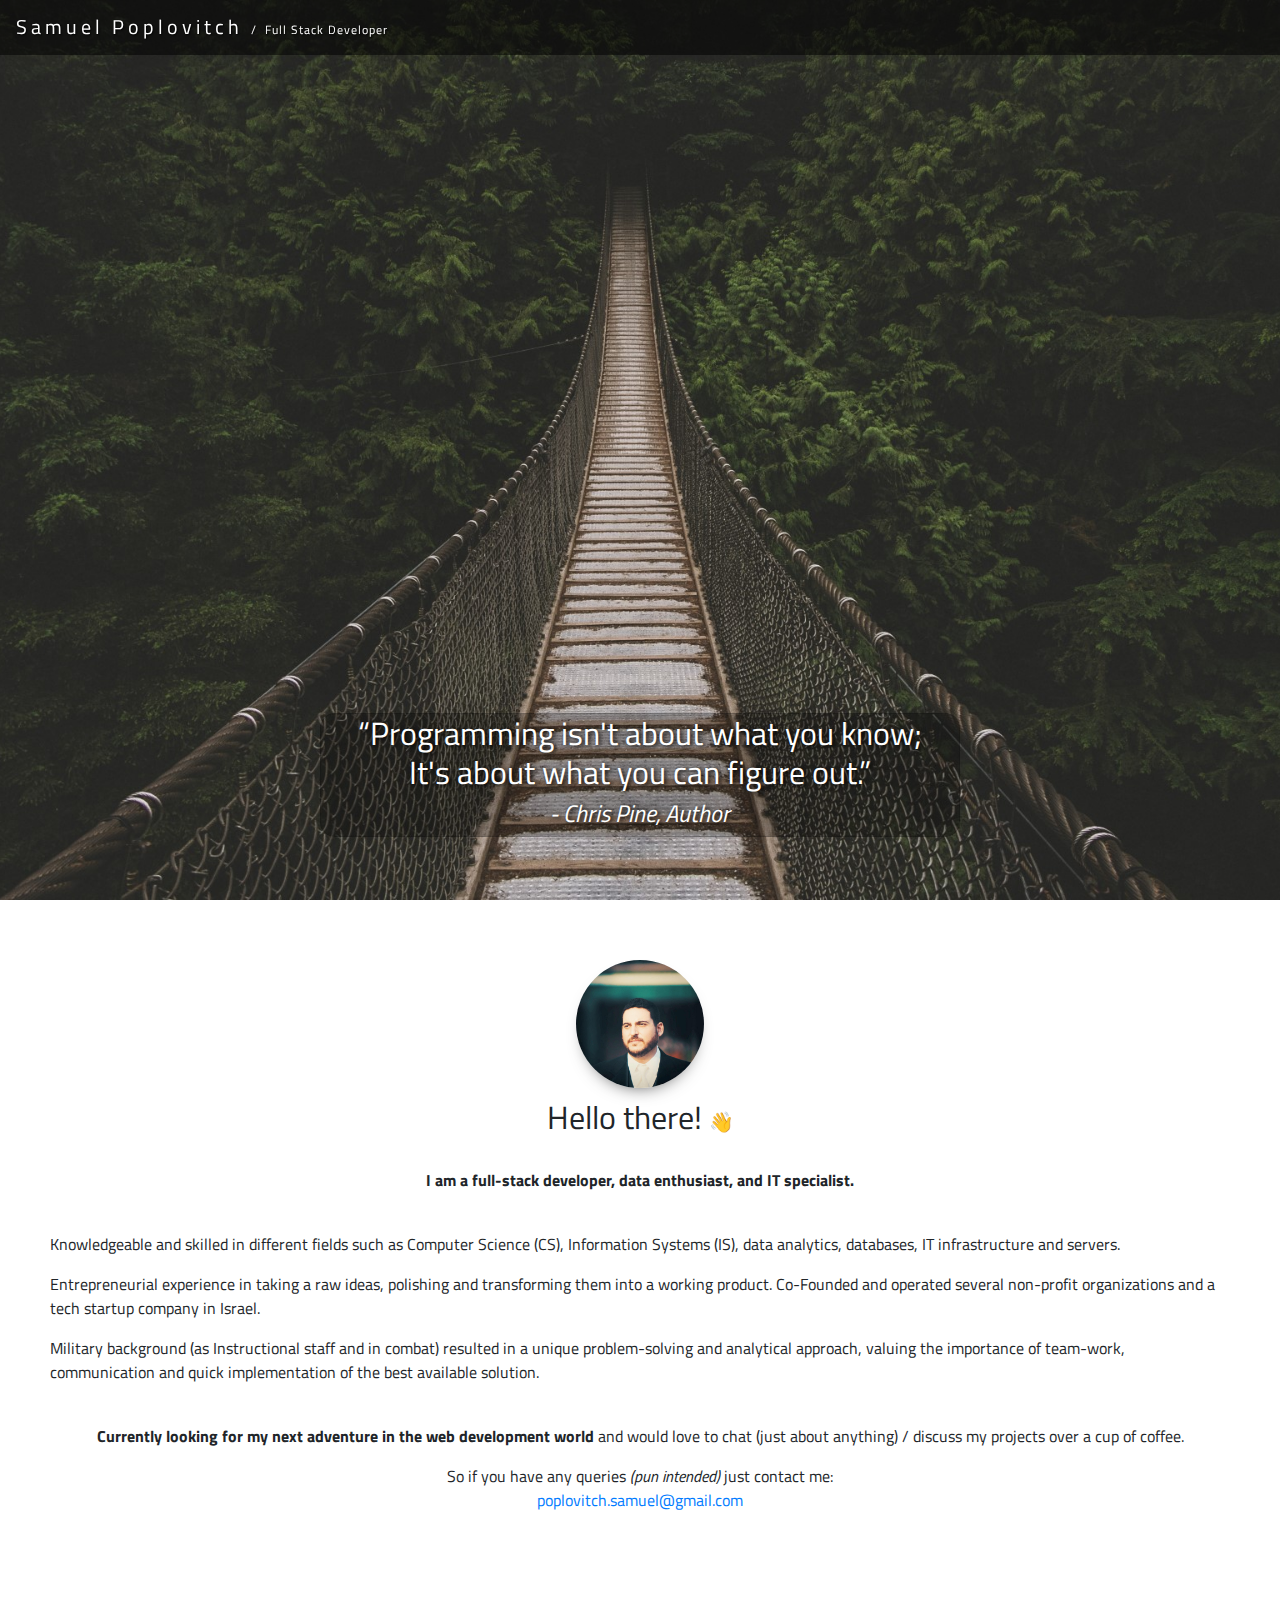
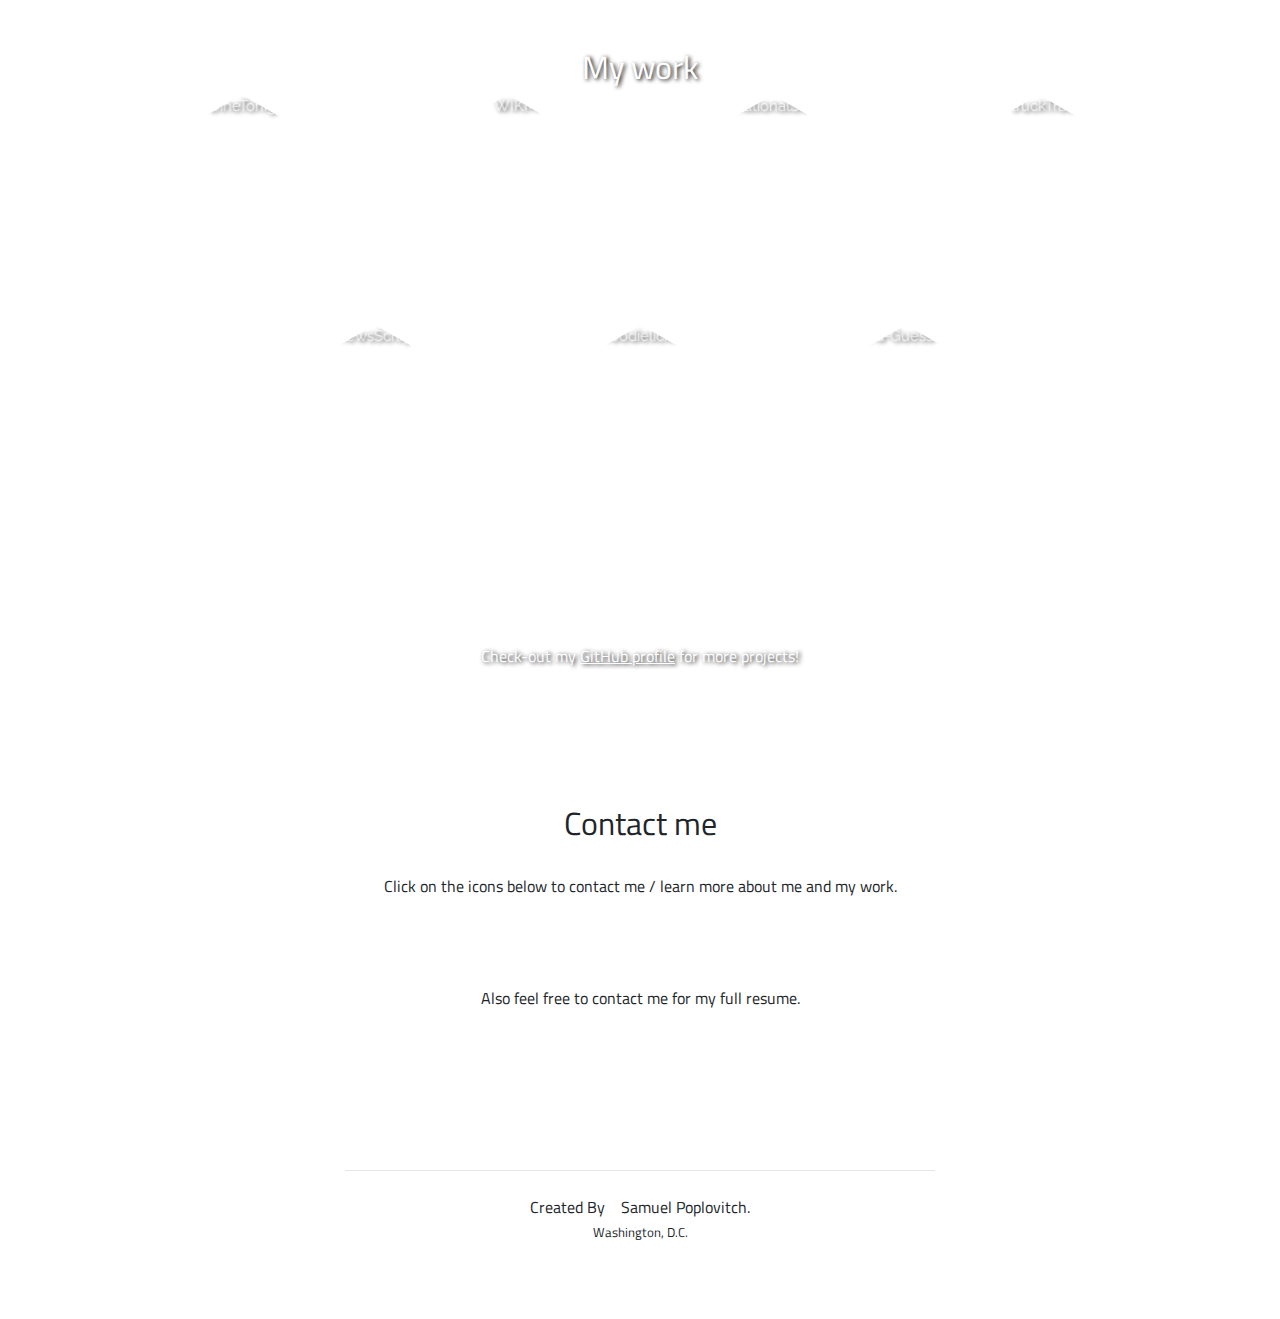
==== commit 87716819: "update projects" ====
--- a/index.html
+++ b/index.html
@@ -195,12 +195,12 @@
                   target="_blank"
                 >
                   <img
-                    src="https://camo.githubusercontent.com/01b1dcc69472754155a747931895144795f583cc/68747470733a2f2f692e706f7374696d672e63632f79365a68767935522f657a6769662d636f6d2d6769662d6d616b65722d312e676966"
-                    alt="wikm"
+                    src="https://i.postimg.cc/sxkwwR5Y/Screenshot-2019-03-02-Dine-Tonight.png"
+                    alt="DineTonight"
                   />
                   <h1>Dine Tonight</h1>
                   <p>
-                    ReactJS web app that (pseudo)randomly picks a highly-rated
+                    React web app that (pseudo)randomly picks a highly-rated
                     restaurant near your current location
                   </p>
                 </a>
@@ -215,7 +215,7 @@
                 >
                   <img
                     src="https://s33.postimg.cc/3upx1gsdb/Screenshot_2018-08-09_Will_It_Kill_Me.png"
-                    alt="wikm"
+                    alt="WIKM"
                   />
                   <h1>Will It Kill Me?</h1>
                   <p>
@@ -230,25 +230,6 @@
               <div class="hexIn">
                 <a
                   class="hexLink"
-                  href="https://github.com/sam-pop/TruckTrack"
-                  target="_blank"
-                >
-                  <img
-                    src="https://camo.githubusercontent.com/9ae834b05bce5c2049824ad480c784b438863d1b/68747470733a2f2f7332322e706f7374696d672e63632f73786f686c7a6e65702f53637265656e73686f745f323031382d30372d31322d5f547275636b5f547261636b2e6a7067"
-                    alt="truckTrack"
-                  />
-                  <h1>TruckTrack</h1>
-                  <p>
-                    Full-stack web app that helps connect food-truck owners with
-                    their customers.
-                  </p>
-                </a>
-              </div>
-            </li>
-            <li class="hex">
-              <div class="hexIn">
-                <a
-                  class="hexLink"
                   href="http://github.com/sam-pop/nationalStroll"
                   target="_blank"
                 >
@@ -270,6 +251,41 @@
               <div class="hexIn">
                 <a
                   class="hexLink"
+                  href="https://github.com/sam-pop/TruckTrack"
+                  target="_blank"
+                >
+                  <img
+                    src="https://camo.githubusercontent.com/9ae834b05bce5c2049824ad480c784b438863d1b/68747470733a2f2f7332322e706f7374696d672e63632f73786f686c7a6e65702f53637265656e73686f745f323031382d30372d31322d5f547275636b5f547261636b2e6a7067"
+                    alt="truckTrack"
+                  />
+                  <h1>TruckTrack</h1>
+                  <p>
+                    Full-stack web app that helps connect food-truck owners with
+                    their customers.
+                  </p>
+                </a>
+              </div>
+            </li>
+            <li class="hex">
+              <div class="hexIn">
+                <a
+                  class="hexLink"
+                  href="https://github.com/sam-pop/NewsScraper"
+                  target="_blank"
+                >
+                  <img
+                    src="https://camo.githubusercontent.com/8c01c53abf055af42f2ffcc70534e18168de84d6/68747470733a2f2f73382e706f7374696d672e63632f3468346367723273352f53637265656e73686f745f323031382d30372d31365f4e6577735f536372617065725f312e706e67"
+                    alt="newsScraper"
+                  />
+                  <h1>News Scraper</h1>
+                  <p>Node.js, MongoDB &amp; Mongoose news scraping web-app.</p>
+                </a>
+              </div>
+            </li>
+            <li class="hex">
+              <div class="hexIn">
+                <a
+                  class="hexLink"
                   href="http://github.com/sam-pop/foodielicious"
                   target="_blank"
                 >
@@ -282,40 +298,6 @@
                     AAn interactive recipe search website that uses an API to
                     get recipes from a remote server and delivers the results in
                     an easy and simple manner.
-                  </p>
-                </a>
-              </div>
-            </li>
-            <li class="hex">
-              <div class="hexIn">
-                <a
-                  class="hexLink"
-                  href="https://github.com/sam-pop/NewsScraper"
-                  target="_blank"
-                >
-                  <img
-                    src="https://camo.githubusercontent.com/8c01c53abf055af42f2ffcc70534e18168de84d6/68747470733a2f2f73382e706f7374696d672e63632f3468346367723273352f53637265656e73686f745f323031382d30372d31365f4e6577735f536372617065725f312e706e67"
-                    alt="newsScraper"
-                  />
-                  <h1>News Scraper</h1>
-                  <p>Node.js, MongoDB &amp; Mongoose news scraping web-app.</p>
-                </a>
-              </div>
-            </li>
-            <li class="hex">
-              <div class="hexIn">
-                <a
-                  class="hexLink"
-                  href="https://github.com/sam-pop/FriendFinder"
-                  target="_blank"
-                >
-                  <img
-                    src="https://camo.githubusercontent.com/f08bcfd177f74f5a9ab58a709471960e2e1b5b0d/68747470733a2f2f7332322e706f7374696d672e63632f72756e63346a6879392f53637265656e73686f745f323031382d30362d31305f467269656e645f46696e6465725f312e706e67"
-                    alt="friendFinder"
-                  />
-                  <h1>FriendFinder</h1>
-                  <p>
-                    A demo of compatibility-based friend matching application.
                   </p>
                 </a>
               </div>
@@ -348,6 +330,17 @@
               </li>
             -->
           </ul>
+          <br />
+          <p class="whiteLink">
+            Check-out my
+            <a
+              href="https://github.com/sam-pop"
+              target="_blank"
+              title="Github profile"
+              ><u>GitHub profile</u></a
+            >
+            for more projects!
+          </p>
         </div>
       </div>
     </div>
--- a/css/style.css
+++ b/css/style.css
@@ -202,3 +202,7 @@
   box-shadow: 0px 9px 18px -11px rgba(0, 0, 0, 0.73);
   margin-bottom: 10px;
 }
+
+.whiteLink a:link {
+  color: white;
+}
